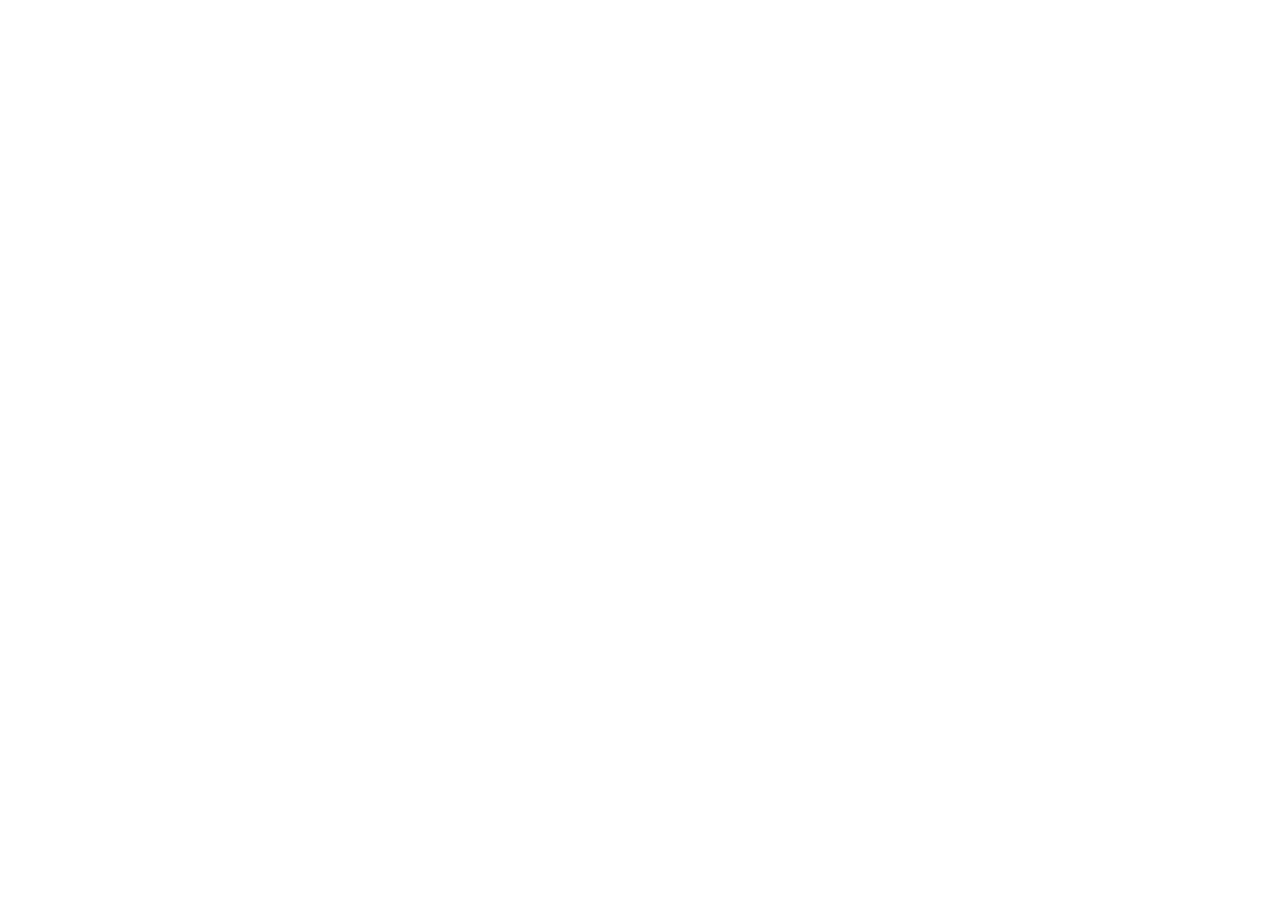
==== index.html @ 85c11667 "Use tech stack vite_react_shadcn_ts" ====
<!DOCTYPE html>
<html lang="en">
  <head>
    <meta charset="UTF-8" />
    <meta name="viewport" content="width=device-width, initial-scale=1.0" />
    <title>sugar-crumbs-blossom-web</title>
    <meta name="description" content="Lovable Generated Project" />
    <meta name="author" content="Lovable" />

    <meta property="og:title" content="sugar-crumbs-blossom-web" />
    <meta property="og:description" content="Lovable Generated Project" />
    <meta property="og:type" content="website" />
    <meta property="og:image" content="https://lovable.dev/opengraph-image-p98pqg.png" />

    <meta name="twitter:card" content="summary_large_image" />
    <meta name="twitter:site" content="@lovable_dev" />
    <meta name="twitter:image" content="https://lovable.dev/opengraph-image-p98pqg.png" />
  </head>

  <body>
    <div id="root"></div>
    <!-- IMPORTANT: DO NOT REMOVE THIS SCRIPT TAG OR THIS VERY COMMENT! -->
    <script src="https://cdn.gpteng.co/gptengineer.js" type="module"></script>
    <script type="module" src="/src/main.tsx"></script>
  </body>
</html>
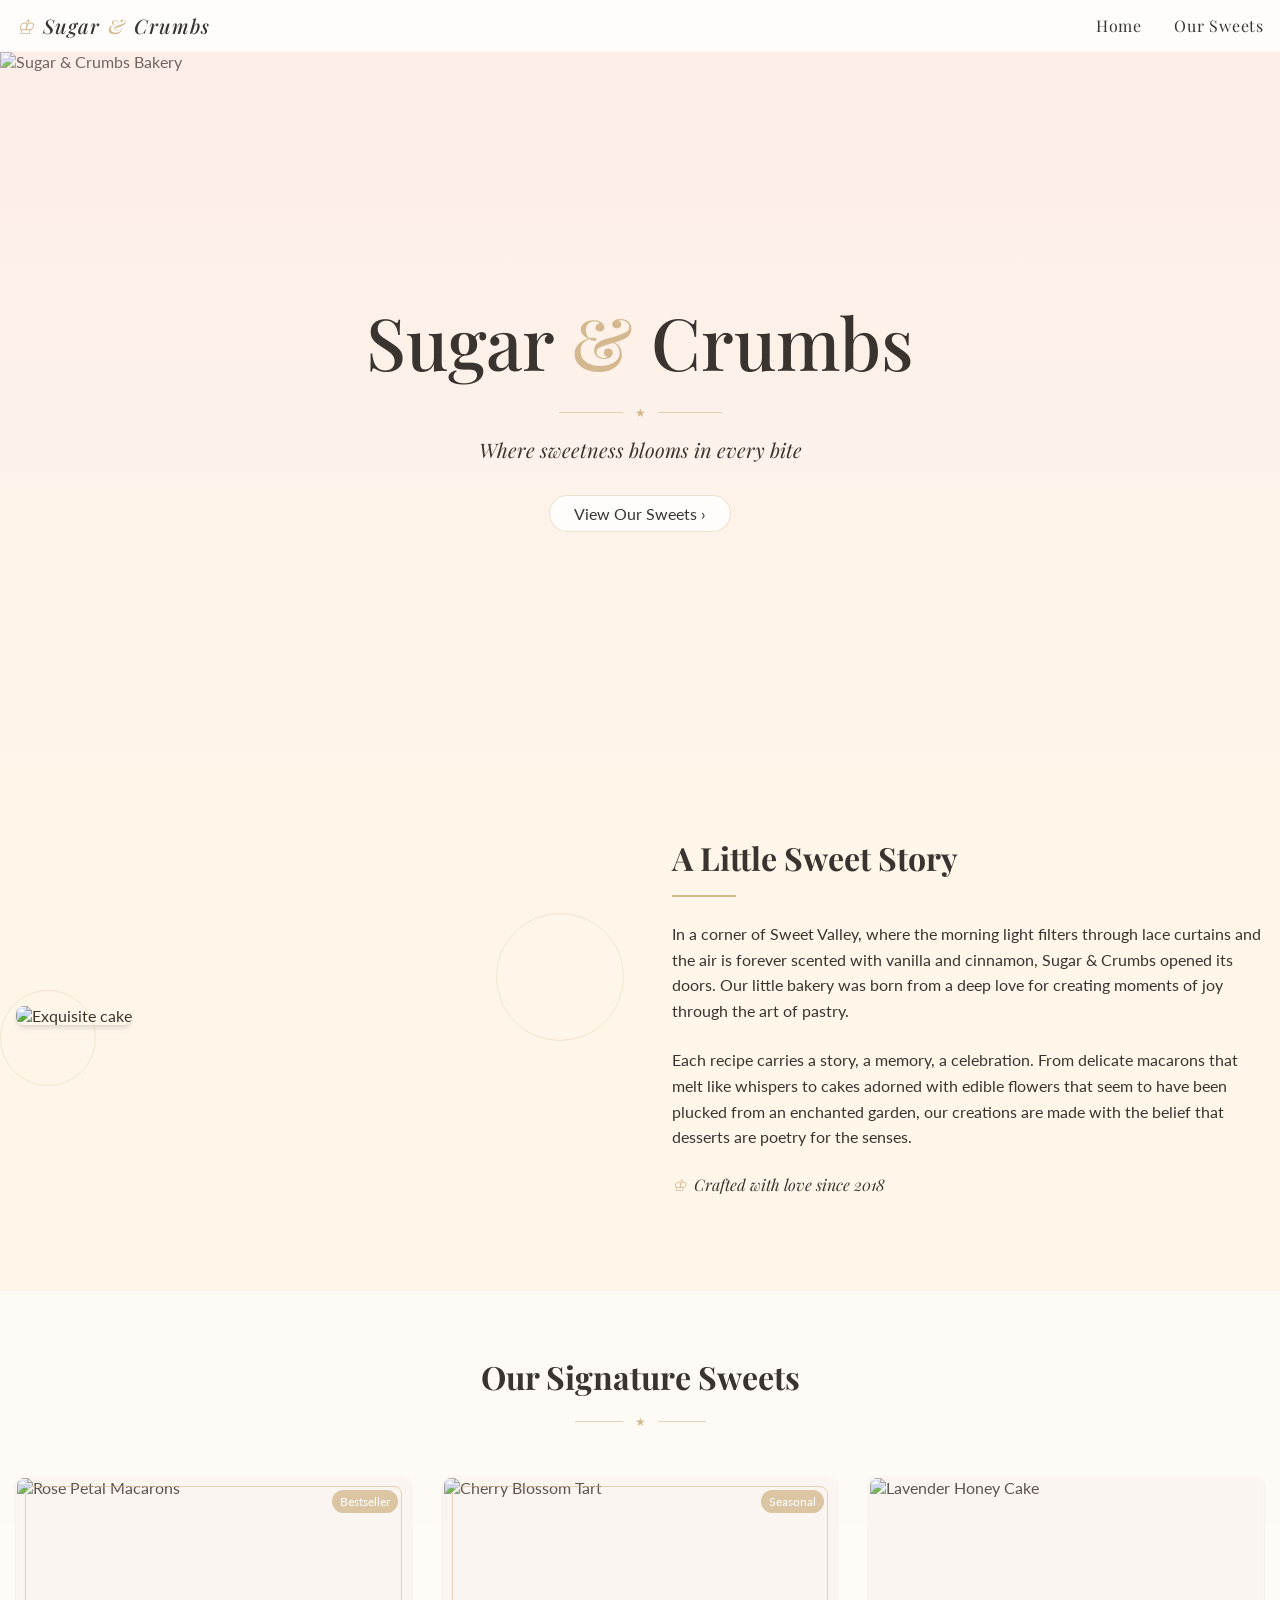
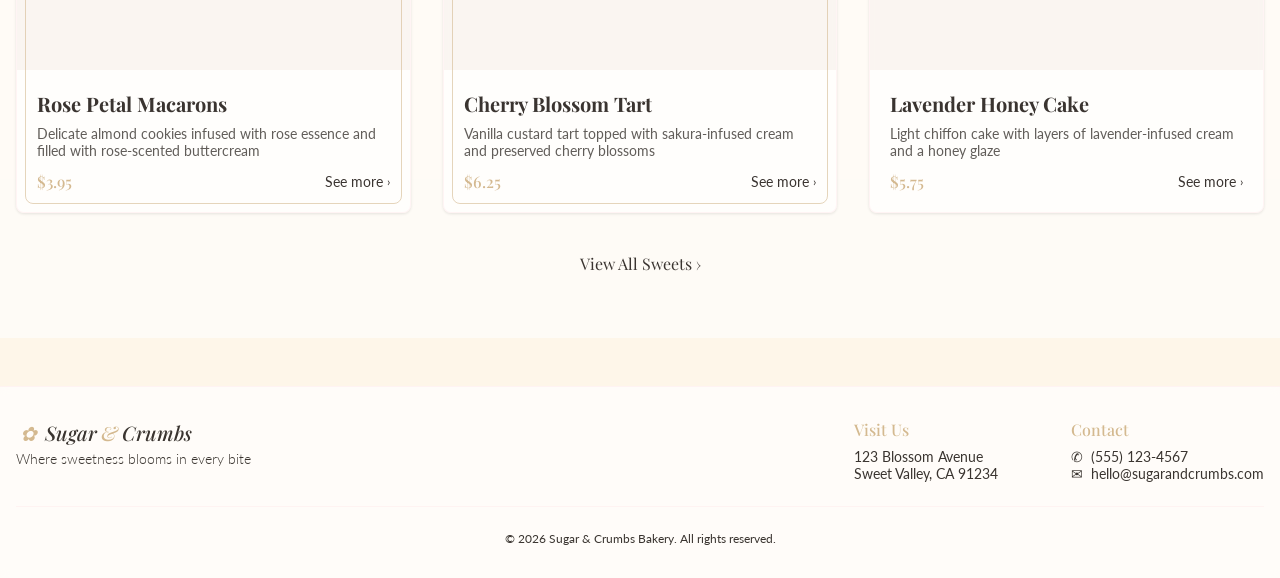
==== commit 68413828: "Refactor: Convert to HTML/CSS only, split pages" ====
--- a/index.html
+++ b/index.html
@@ -1,26 +1,238 @@
+
 <!DOCTYPE html>
 <html lang="en">
-  <head>
-    <meta charset="UTF-8" />
-    <meta name="viewport" content="width=device-width, initial-scale=1.0" />
-    <title>sugar-crumbs-blossom-web</title>
-    <meta name="description" content="Lovable Generated Project" />
-    <meta name="author" content="Lovable" />
-
-    <meta property="og:title" content="sugar-crumbs-blossom-web" />
-    <meta property="og:description" content="Lovable Generated Project" />
-    <meta property="og:type" content="website" />
-    <meta property="og:image" content="https://lovable.dev/opengraph-image-p98pqg.png" />
-
-    <meta name="twitter:card" content="summary_large_image" />
-    <meta name="twitter:site" content="@lovable_dev" />
-    <meta name="twitter:image" content="https://lovable.dev/opengraph-image-p98pqg.png" />
-  </head>
-
-  <body>
-    <div id="root"></div>
-    <!-- IMPORTANT: DO NOT REMOVE THIS SCRIPT TAG OR THIS VERY COMMENT! -->
-    <script src="https://cdn.gpteng.co/gptengineer.js" type="module"></script>
-    <script type="module" src="/src/main.tsx"></script>
-  </body>
+<head>
+  <meta charset="UTF-8">
+  <meta name="viewport" content="width=device-width, initial-scale=1.0">
+  <title>Sugar & Crumbs | Artisanal Bakery</title>
+  <meta name="description" content="A charming artisanal bakery where sweetness blooms in every bite. Visit Sugar & Crumbs for delicate pastries, cakes and desserts crafted with love.">
+  <meta name="author" content="Sugar & Crumbs">
+
+  <meta property="og:title" content="Sugar & Crumbs | Artisanal Bakery">
+  <meta property="og:description" content="A charming artisanal bakery where sweetness blooms in every bite. Visit Sugar & Crumbs for delicate pastries, cakes and desserts crafted with love.">
+  <meta property="og:type" content="website">
+  <meta property="og:image" content="https://lovable.dev/opengraph-image-p98pqg.png">
+
+  <meta name="twitter:card" content="summary_large_image">
+  <meta name="twitter:site" content="@lovable_dev">
+  <meta name="twitter:image" content="https://lovable.dev/opengraph-image-p98pqg.png">
+  
+  <link rel="stylesheet" href="styles.css">
+  <link rel="stylesheet" href="https://fonts.googleapis.com/css2?family=Playfair+Display:ital,wght@0,400;0,500;0,600;0,700;1,400;1,500&family=Lato:wght@300;400;700&display=swap">
+  <!-- IMPORTANT: DO NOT REMOVE THIS SCRIPT TAG OR THIS VERY COMMENT! -->
+  <script src="https://cdn.gpteng.co/gptengineer.js" type="module"></script>
+</head>
+<body>
+  <nav>
+    <div class="nav-container">
+      <a href="index.html" class="logo">
+        <span>♔</span> <!-- Cake slice icon replacement -->
+        Sugar <span>&</span> Crumbs
+      </a>
+      
+      <div class="nav-links">
+        <a href="index.html">Home</a>
+        <a href="menu.html">Our Sweets</a>
+      </div>
+      
+      <button class="mobile-menu-btn" id="menuToggle">
+        ≡ <!-- Menu icon replacement -->
+      </button>
+    </div>
+    
+    <div class="mobile-menu" id="mobileMenu" style="display: none;">
+      <a href="index.html">Home</a>
+      <a href="menu.html">Our Sweets</a>
+    </div>
+  </nav>
+
+  <!-- Hero Section -->
+  <div class="hero">
+    <div class="hero-bg">
+      <img src="/hero-bakery.jpg" alt="Sugar & Crumbs Bakery">
+      <div class="hero-gradient"></div>
+    </div>
+    
+    <div class="hero-content">
+      <h1 class="hero-title">
+        Sugar <span>&</span> Crumbs
+      </h1>
+      <div class="hero-divider">
+        <div class="line"></div>
+        <span class="star">★</span>
+        <div class="line"></div>
+      </div>
+      <p class="hero-subtitle">
+        Where sweetness blooms in every bite
+      </p>
+      <div>
+        <a href="menu.html" class="hero-btn">
+          View Our Sweets ›
+        </a>
+      </div>
+    </div>
+  </div>
+
+  <!-- About Section -->
+  <section class="about-section">
+    <div class="about-container">
+      <div class="about-grid">
+        <div class="about-image">
+          <div class="circle-1"></div>
+          <img src="/feature-cake.jpg" alt="Exquisite cake">
+          <div class="circle-2"></div>
+        </div>
+
+        <div class="about-content">
+          <h2>A Little Sweet Story</h2>
+          <div class="about-divider"></div>
+          <p>
+            In a corner of Sweet Valley, where the morning light filters through lace curtains and the air is forever 
+            scented with vanilla and cinnamon, Sugar & Crumbs opened its doors. Our little bakery was born from a 
+            deep love for creating moments of joy through the art of pastry.
+          </p>
+          <p>
+            Each recipe carries a story, a memory, a celebration. From delicate macarons that melt like whispers 
+            to cakes adorned with edible flowers that seem to have been plucked from an enchanted garden, our 
+            creations are made with the belief that desserts are poetry for the senses.
+          </p>
+          <div class="about-tagline">
+            <span class="icon">♔</span> <!-- Cake slice icon replacement -->
+            <span>Crafted with love since 2018</span>
+          </div>
+        </div>
+      </div>
+    </div>
+  </section>
+
+  <!-- Featured Products -->
+  <section class="featured-section">
+    <div class="featured-container">
+      <div class="section-title">
+        <h2>Our Signature Sweets</h2>
+        <div class="section-divider">
+          <div class="line"></div>
+          <span class="star">★</span>
+          <div class="line"></div>
+        </div>
+      </div>
+
+      <div class="products-grid">
+        <div class="product-card featured">
+          <div class="product-image">
+            <div class="overlay"></div>
+            <img src="/macaron.jpg" alt="Rose Petal Macarons">
+            <div class="product-badge">Bestseller</div>
+          </div>
+          <div class="product-details">
+            <h3 class="product-title">Rose Petal Macarons</h3>
+            <p class="product-description">Delicate almond cookies infused with rose essence and filled with rose-scented buttercream</p>
+            <div class="product-footer">
+              <span class="product-price">$3.95</span>
+              <a href="menu.html" class="product-link">
+                See more <span class="chevron">›</span>
+              </a>
+            </div>
+          </div>
+        </div>
+
+        <div class="product-card featured">
+          <div class="product-image">
+            <div class="overlay"></div>
+            <img src="/cherry-tart.jpg" alt="Cherry Blossom Tart">
+            <div class="product-badge">Seasonal</div>
+          </div>
+          <div class="product-details">
+            <h3 class="product-title">Cherry Blossom Tart</h3>
+            <p class="product-description">Vanilla custard tart topped with sakura-infused cream and preserved cherry blossoms</p>
+            <div class="product-footer">
+              <span class="product-price">$6.25</span>
+              <a href="menu.html" class="product-link">
+                See more <span class="chevron">›</span>
+              </a>
+            </div>
+          </div>
+        </div>
+
+        <div class="product-card">
+          <div class="product-image">
+            <div class="overlay"></div>
+            <img src="/lavender-cake.jpg" alt="Lavender Honey Cake">
+          </div>
+          <div class="product-details">
+            <h3 class="product-title">Lavender Honey Cake</h3>
+            <p class="product-description">Light chiffon cake with layers of lavender-infused cream and a honey glaze</p>
+            <div class="product-footer">
+              <span class="product-price">$5.75</span>
+              <a href="menu.html" class="product-link">
+                See more <span class="chevron">›</span>
+              </a>
+            </div>
+          </div>
+        </div>
+      </div>
+
+      <div class="view-all">
+        <a href="menu.html">
+          View All Sweets <span class="chevron">›</span>
+        </a>
+      </div>
+    </div>
+  </section>
+
+  <!-- Footer -->
+  <footer>
+    <div class="footer-container">
+      <div class="footer-content">
+        <div class="footer-logo">
+          <h3>
+            <span class="icon">✿</span> <!-- Flower icon replacement -->
+            Sugar <span>&</span> Crumbs
+          </h3>
+          <p>Where sweetness blooms in every bite</p>
+        </div>
+        
+        <div class="footer-info">
+          <div class="footer-section">
+            <h4>Visit Us</h4>
+            <p>123 Blossom Avenue</p>
+            <p>Sweet Valley, CA 91234</p>
+          </div>
+          
+          <div class="footer-section">
+            <h4>Contact</h4>
+            <p class="contact-item">
+              <span class="contact-icon">✆</span> <!-- Phone icon replacement -->
+              (555) 123-4567
+            </p>
+            <p class="contact-item">
+              <span class="contact-icon">✉</span> <!-- Mail icon replacement -->
+              hello@sugarandcrumbs.com
+            </p>
+          </div>
+        </div>
+      </div>
+      
+      <div class="footer-copyright">
+        <p>&copy; <script>document.write(new Date().getFullYear());</script> Sugar & Crumbs Bakery. All rights reserved.</p>
+      </div>
+    </div>
+  </footer>
+
+  <script>
+    // Simple JavaScript for mobile menu toggle
+    document.addEventListener('DOMContentLoaded', function() {
+      const menuToggle = document.getElementById('menuToggle');
+      const mobileMenu = document.getElementById('mobileMenu');
+      
+      menuToggle.addEventListener('click', function() {
+        if (mobileMenu.style.display === 'none') {
+          mobileMenu.style.display = 'block';
+        } else {
+          mobileMenu.style.display = 'none';
+        }
+      });
+    });
+  </script>
+</body>
 </html>
--- a/styles.css
+++ b/styles.css
@@ -0,0 +1,703 @@
+
+/* Import fonts */
+@import url('https://fonts.googleapis.com/css2?family=Playfair+Display:ital,wght@0,400;0,500;0,600;0,700;1,400;1,500&family=Lato:wght@300;400;700&display=swap');
+
+/* Reset and Base Styles */
+* {
+  margin: 0;
+  padding: 0;
+  box-sizing: border-box;
+}
+
+body {
+  font-family: 'Lato', sans-serif;
+  background-color: #FEF6E9;
+  color: #3A3430;
+  background-image: url('/floral-bg.png');
+  background-size: 300px;
+  background-repeat: repeat;
+  background-blend-mode: overlay;
+  background-opacity: 0.1;
+}
+
+h1, h2, h3, h4, h5 {
+  font-family: 'Playfair Display', serif;
+}
+
+a {
+  text-decoration: none;
+  color: inherit;
+}
+
+img {
+  max-width: 100%;
+}
+
+.container {
+  max-width: 1400px;
+  margin: 0 auto;
+  padding: 0 2rem;
+}
+
+/* Navigation */
+nav {
+  position: sticky;
+  top: 0;
+  z-index: 50;
+  background-color: rgba(255, 255, 255, 0.8);
+  backdrop-filter: blur(4px);
+  border-bottom: 1px solid rgba(255, 222, 226, 0.3);
+  padding: 0.75rem 1rem;
+}
+
+.nav-container {
+  max-width: 1400px;
+  margin: 0 auto;
+  display: flex;
+  justify-content: space-between;
+  align-items: center;
+}
+
+.logo {
+  display: flex;
+  align-items: center;
+  gap: 0.5rem;
+  font-family: 'Playfair Display', serif;
+  font-size: 1.25rem;
+  font-style: italic;
+  font-weight: 500;
+  letter-spacing: 0.05em;
+  color: #3A3430;
+}
+
+.logo span {
+  color: #D4B990;
+}
+
+.nav-links {
+  display: none;
+}
+
+.nav-links a {
+  font-family: 'Playfair Display', serif;
+  color: #3A3430;
+  transition: color 0.2s;
+  font-size: 1rem;
+  letter-spacing: 0.05em;
+  position: relative;
+}
+
+.nav-links a:hover {
+  color: #D4B990;
+}
+
+.nav-links a::after {
+  content: '';
+  position: absolute;
+  width: 100%;
+  transform: scaleX(0);
+  height: 2px;
+  bottom: -2px;
+  left: 0;
+  background-color: #D4B990;
+  transform-origin: bottom right;
+  transition: transform 0.3s;
+}
+
+.nav-links a:hover::after {
+  transform: scaleX(1);
+  transform-origin: bottom left;
+}
+
+.mobile-menu-btn {
+  background: none;
+  border: none;
+  color: #3A3430;
+  cursor: pointer;
+  font-size: 1.5rem;
+}
+
+.mobile-menu {
+  padding: 1rem;
+  text-align: center;
+  animation: fadeIn 0.3s ease-out;
+}
+
+.mobile-menu a {
+  display: block;
+  padding: 0.75rem 0;
+  font-family: 'Playfair Display', serif;
+  color: #3A3430;
+  transition: color 0.2s;
+}
+
+.mobile-menu a:hover {
+  color: #D4B990;
+}
+
+/* Main Hero Section */
+.hero {
+  position: relative;
+  height: 80vh;
+  display: flex;
+  align-items: center;
+  overflow: hidden;
+}
+
+.hero-bg {
+  position: absolute;
+  inset: 0;
+  background-color: rgba(248, 225, 229, 0.2);
+}
+
+.hero-bg img {
+  width: 100%;
+  height: 100%;
+  object-fit: cover;
+  opacity: 0.9;
+}
+
+.hero-gradient {
+  position: absolute;
+  inset: 0;
+  background: linear-gradient(to bottom, rgba(255, 222, 226, 0.2) 0%, transparent 50%, rgba(254, 246, 233, 0.9) 100%);
+}
+
+.hero-content {
+  position: relative;
+  z-index: 10;
+  max-width: 1400px;
+  margin: 0 auto;
+  padding: 0 1rem;
+  text-align: center;
+}
+
+.hero-title {
+  font-family: 'Playfair Display', serif;
+  font-size: 2.5rem;
+  font-weight: 500;
+  color: #3A3430;
+  margin-bottom: 1rem;
+  animation: fadeIn 0.7s ease-out;
+}
+
+.hero-title span {
+  color: #D4B990;
+}
+
+.hero-divider {
+  display: flex;
+  justify-content: center;
+  align-items: center;
+  margin: 1rem 0;
+  animation: fadeIn 0.7s ease-out;
+  animation-delay: 0.2s;
+}
+
+.hero-divider .line {
+  height: 1px;
+  width: 4rem;
+  background-color: rgba(212, 185, 144, 0.6);
+}
+
+.hero-divider .star {
+  color: #D4B990;
+  margin: 0 0.75rem;
+  font-size: 0.75rem;
+}
+
+.hero-subtitle {
+  font-family: 'Playfair Display', serif;
+  font-style: italic;
+  font-size: 1.25rem;
+  color: #3A3430;
+  max-width: 36rem;
+  margin: 0 auto;
+  animation: fadeIn 0.7s ease-out;
+  animation-delay: 0.3s;
+}
+
+.hero-btn {
+  margin-top: 2rem;
+  display: inline-flex;
+  align-items: center;
+  background-color: rgba(255, 255, 255, 0.8);
+  backdrop-filter: blur(4px);
+  color: #3A3430;
+  border: 1px solid rgba(212, 185, 144, 0.4);
+  border-radius: 9999px;
+  padding: 0.5rem 1.5rem;
+  transition: all 0.3s;
+  animation: fadeIn 0.7s ease-out;
+  animation-delay: 0.4s;
+}
+
+.hero-btn:hover {
+  background-color: rgba(212, 185, 144, 0.1);
+  border-color: #D4B990;
+}
+
+/* About Section */
+.about-section {
+  padding: 4rem 1rem 6rem;
+}
+
+.about-container {
+  max-width: 1400px;
+  margin: 0 auto;
+}
+
+.about-grid {
+  display: grid;
+  grid-template-columns: 1fr;
+  gap: 2rem;
+}
+
+.about-image {
+  position: relative;
+}
+
+.about-image .circle-1 {
+  position: absolute;
+  top: -1rem;
+  left: -1rem;
+  width: 6rem;
+  height: 6rem;
+  border: 1px solid rgba(212, 185, 144, 0.3);
+  border-radius: 50%;
+}
+
+.about-image .circle-2 {
+  position: absolute;
+  bottom: -1rem;
+  right: -1rem;
+  width: 8rem;
+  height: 8rem;
+  border: 1px solid rgba(212, 185, 144, 0.3);
+  border-radius: 50%;
+}
+
+.about-image img {
+  width: 100%;
+  border-radius: 0.5rem;
+  box-shadow: 0 4px 6px -1px rgba(0, 0, 0, 0.1), 0 2px 4px -1px rgba(0, 0, 0, 0.06);
+  position: relative;
+  z-index: 10;
+}
+
+.about-content h2 {
+  font-size: 2rem;
+  color: #3A3430;
+  margin-bottom: 1rem;
+}
+
+.about-divider {
+  height: 2px;
+  width: 4rem;
+  background-color: #D4B990;
+  margin-bottom: 1.5rem;
+}
+
+.about-content p {
+  color: #3A3430;
+  margin-bottom: 1.5rem;
+  line-height: 1.6;
+}
+
+.about-tagline {
+  display: flex;
+  align-items: center;
+  font-family: 'Playfair Display', serif;
+  font-style: italic;
+  color: #3A3430;
+}
+
+.about-tagline .icon {
+  color: #D4B990;
+  margin-right: 0.5rem;
+}
+
+/* Featured Products Section */
+.featured-section {
+  padding: 4rem 1rem;
+  background-color: rgba(255, 255, 255, 0.6);
+}
+
+.featured-container {
+  max-width: 1400px;
+  margin: 0 auto;
+}
+
+.section-title {
+  text-align: center;
+  margin-bottom: 3rem;
+}
+
+.section-title h2 {
+  font-family: 'Playfair Display', serif;
+  font-size: 2rem;
+  color: #3A3430;
+}
+
+.section-divider {
+  display: flex;
+  justify-content: center;
+  align-items: center;
+  margin: 1rem 0;
+}
+
+.section-divider .line {
+  height: 1px;
+  width: 3rem;
+  background-color: rgba(212, 185, 144, 0.6);
+}
+
+.section-divider .star {
+  color: #D4B990;
+  margin: 0 0.75rem;
+  font-size: 0.75rem;
+}
+
+.products-grid {
+  display: grid;
+  grid-template-columns: 1fr;
+  gap: 1.5rem;
+  margin-bottom: 2.5rem;
+}
+
+.product-card {
+  background-color: rgba(255, 255, 255, 0.7);
+  backdrop-filter: blur(4px);
+  border-radius: 0.5rem;
+  box-shadow: 0 1px 3px rgba(0, 0, 0, 0.1);
+  border: 1px solid rgba(255, 222, 226, 0.3);
+  overflow: hidden;
+  transform: translateY(0);
+  transition: all 0.3s;
+}
+
+.product-card:hover {
+  box-shadow: 0 4px 6px rgba(0, 0, 0, 0.1);
+}
+
+.product-card.featured {
+  position: relative;
+}
+
+.product-card.featured::before {
+  content: '';
+  position: absolute;
+  top: 0;
+  left: 0;
+  right: 0;
+  bottom: 0;
+  border: 1px solid #D4B990;
+  border-radius: 0.5rem;
+  margin: 8px;
+  pointer-events: none;
+  opacity: 0.6;
+  z-index: 1;
+}
+
+.product-image {
+  position: relative;
+  height: 12rem;
+  overflow: hidden;
+}
+
+.product-image .overlay {
+  position: absolute;
+  inset: 0;
+  background-color: rgba(229, 211, 193, 0.2);
+}
+
+.product-image img {
+  width: 100%;
+  height: 100%;
+  object-fit: cover;
+  transition: transform 0.7s ease-in-out;
+}
+
+.product-card:hover .product-image img {
+  transform: scale(1.1);
+}
+
+.product-badge {
+  position: absolute;
+  top: 0.75rem;
+  right: 0.75rem;
+  background-color: rgba(212, 185, 144, 0.8);
+  backdrop-filter: blur(4px);
+  color: white;
+  font-size: 0.75rem;
+  padding: 0.25rem 0.5rem;
+  border-radius: 9999px;
+  z-index: 10;
+}
+
+.product-details {
+  padding: 1.25rem;
+}
+
+.product-title {
+  font-family: 'Playfair Display', serif;
+  font-size: 1.25rem;
+  color: #3A3430;
+  margin-bottom: 0.5rem;
+}
+
+.product-description {
+  font-size: 0.875rem;
+  color: rgba(58, 52, 48, 0.8);
+  margin-bottom: 0.75rem;
+  display: -webkit-box;
+  -webkit-line-clamp: 2;
+  -webkit-box-orient: vertical;
+  overflow: hidden;
+}
+
+.product-footer {
+  display: flex;
+  justify-content: space-between;
+  align-items: center;
+}
+
+.product-price {
+  font-family: 'Playfair Display', serif;
+  color: #D4B990;
+  font-weight: 500;
+}
+
+.product-link {
+  font-size: 0.875rem;
+  color: #3A3430;
+  transition: color 0.2s;
+  display: flex;
+  align-items: center;
+}
+
+.product-link:hover {
+  color: #D4B990;
+}
+
+.product-link .chevron {
+  margin-left: 0.25rem;
+  font-size: 0.75rem;
+}
+
+.view-all {
+  text-align: center;
+}
+
+.view-all a {
+  display: inline-flex;
+  align-items: center;
+  font-family: 'Playfair Display', serif;
+  color: #3A3430;
+  transition: color 0.2s;
+}
+
+.view-all a:hover {
+  color: #D4B990;
+}
+
+.view-all .chevron {
+  margin-left: 0.25rem;
+}
+
+/* Menu Page Specific */
+.menu-title {
+  text-align: center;
+  margin: 3rem auto;
+}
+
+.menu-title h1 {
+  font-size: 2.5rem;
+  color: #3A3430;
+  margin-bottom: 1rem;
+}
+
+.menu-grid {
+  display: grid;
+  grid-template-columns: 1fr;
+  gap: 1.5rem;
+  margin-bottom: 2rem;
+}
+
+/* Footer */
+footer {
+  background-color: rgba(255, 255, 255, 0.7);
+  backdrop-filter: blur(4px);
+  border-top: 1px solid rgba(255, 222, 226, 0.3);
+  padding: 2rem 1rem;
+  margin-top: 3rem;
+}
+
+.footer-container {
+  max-width: 1400px;
+  margin: 0 auto;
+}
+
+.footer-content {
+  display: flex;
+  flex-direction: column;
+  align-items: center;
+  margin-bottom: 1.5rem;
+}
+
+.footer-logo {
+  margin-bottom: 1.5rem;
+  text-align: center;
+}
+
+.footer-logo h3 {
+  display: flex;
+  align-items: center;
+  justify-content: center;
+  font-family: 'Playfair Display', serif;
+  font-size: 1.25rem;
+  font-weight: 500;
+  font-style: italic;
+  color: #3A3430;
+}
+
+.footer-logo h3 .icon {
+  margin-right: 0.5rem;
+  color: #D4B990;
+}
+
+.footer-logo h3 span {
+  color: #D4B990;
+  margin: 0 0.25rem;
+}
+
+.footer-logo p {
+  font-size: 0.875rem;
+  color: #3A3430;
+  margin-top: 0.25rem;
+  font-weight: 300;
+}
+
+.footer-info {
+  display: grid;
+  grid-template-columns: 1fr;
+  gap: 1.5rem;
+  text-align: center;
+}
+
+.footer-section h4 {
+  font-family: 'Playfair Display', serif;
+  color: #D4B990;
+  font-weight: 500;
+  margin-bottom: 0.5rem;
+}
+
+.footer-section p {
+  font-size: 0.875rem;
+  color: #3A3430;
+}
+
+.footer-section .contact-item {
+  display: flex;
+  align-items: center;
+  justify-content: center;
+}
+
+.footer-section .contact-icon {
+  margin-right: 0.5rem;
+  font-size: 0.875rem;
+}
+
+.footer-copyright {
+  border-top: 1px solid rgba(255, 222, 226, 0.3);
+  margin-top: 1.5rem;
+  padding-top: 1.5rem;
+  text-align: center;
+}
+
+.footer-copyright p {
+  font-size: 0.75rem;
+  color: #3A3430;
+}
+
+/* Animations */
+@keyframes fadeIn {
+  0% {
+    opacity: 0;
+    transform: translateY(10px);
+  }
+  100% {
+    opacity: 1;
+    transform: translateY(0);
+  }
+}
+
+/* Media Queries */
+@media (min-width: 768px) {
+  .nav-links {
+    display: flex;
+    gap: 2rem;
+  }
+  
+  .mobile-menu-btn {
+    display: none;
+  }
+  
+  .hero-title {
+    font-size: 3.5rem;
+  }
+  
+  .about-grid {
+    grid-template-columns: 1fr 1fr;
+    gap: 4rem;
+    align-items: center;
+  }
+  
+  .products-grid {
+    grid-template-columns: repeat(2, 1fr);
+    gap: 2rem;
+  }
+  
+  .menu-grid {
+    grid-template-columns: repeat(2, 1fr);
+    gap: 2rem;
+  }
+  
+  .footer-content {
+    flex-direction: row;
+    justify-content: space-between;
+    align-items: flex-start;
+  }
+  
+  .footer-logo {
+    margin-bottom: 0;
+    text-align: left;
+  }
+  
+  .footer-logo h3 {
+    justify-content: flex-start;
+  }
+  
+  .footer-info {
+    grid-template-columns: repeat(2, 1fr);
+    text-align: left;
+  }
+  
+  .footer-section .contact-item {
+    justify-content: flex-start;
+  }
+}
+
+@media (min-width: 1024px) {
+  .hero-title {
+    font-size: 4.5rem;
+  }
+  
+  .products-grid {
+    grid-template-columns: repeat(3, 1fr);
+  }
+  
+  .menu-grid {
+    grid-template-columns: repeat(3, 1fr);
+  }
+}
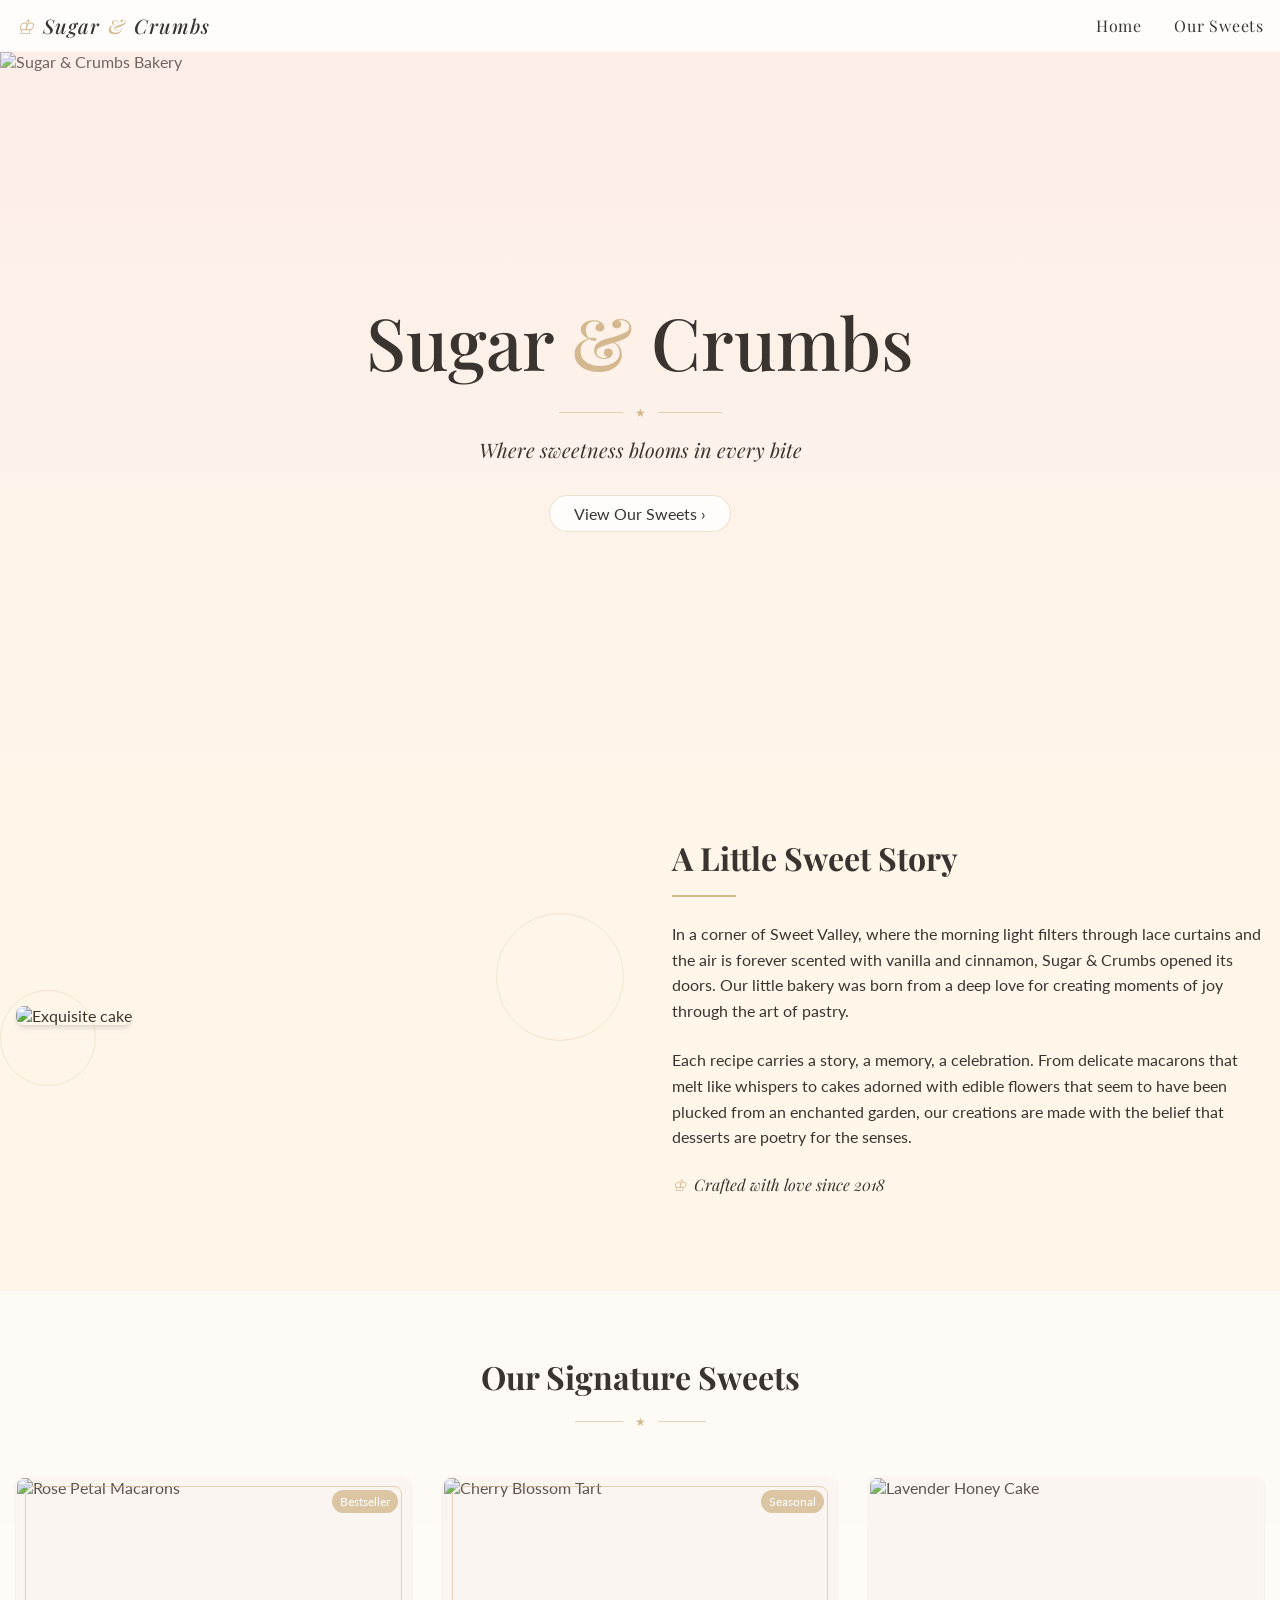
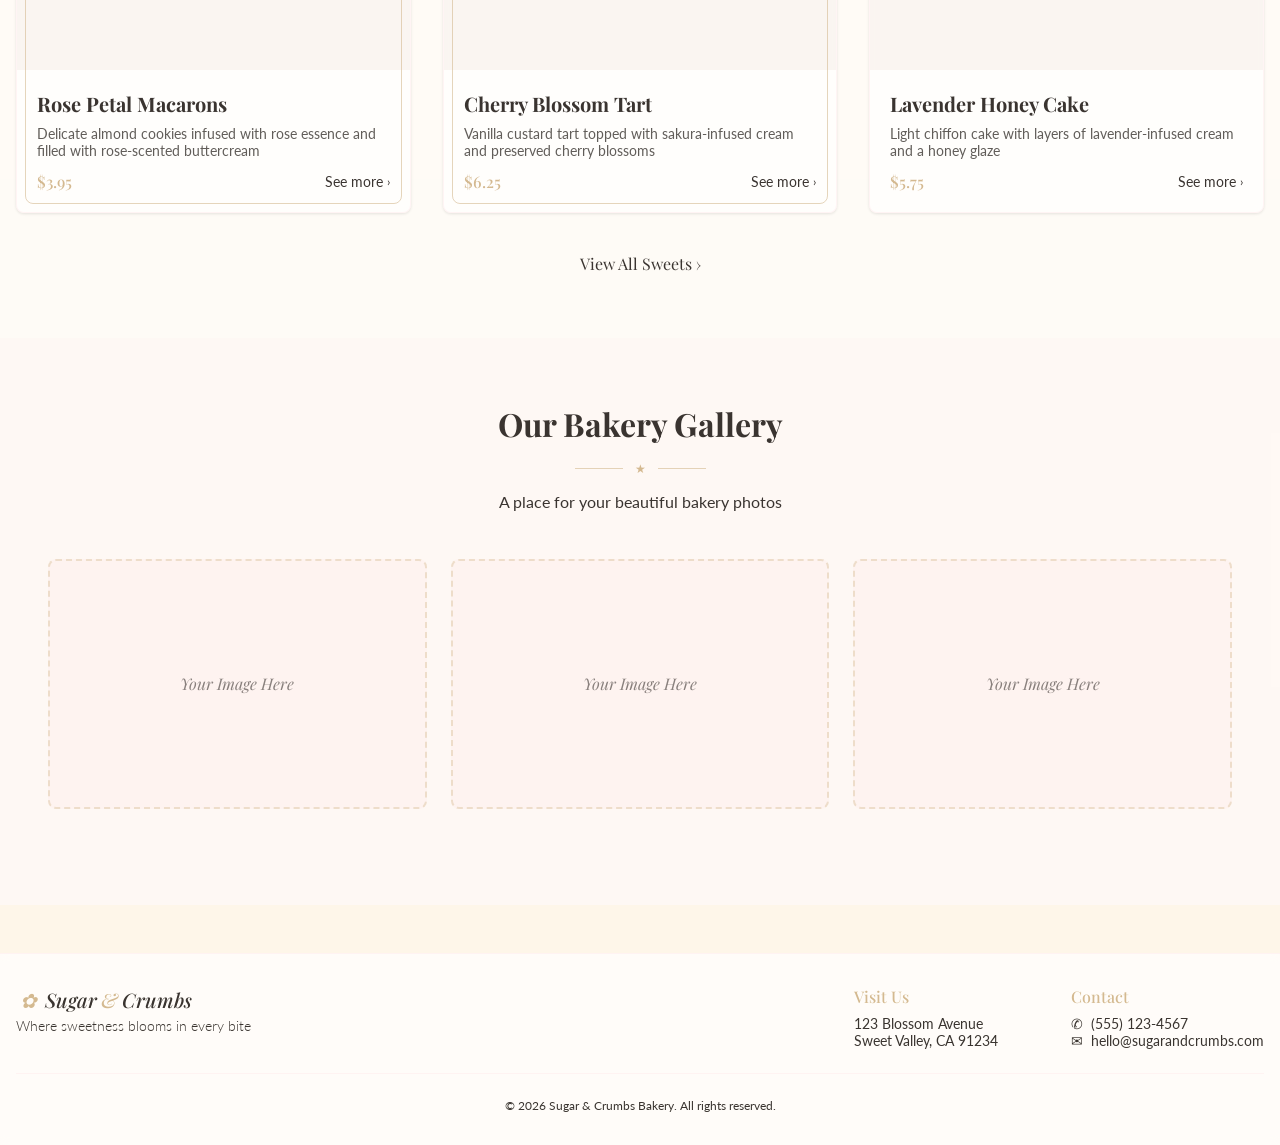
==== commit b0564b50: "Add image placeholders Add placeholders for images in the HTML." ====
--- a/index.html
+++ b/index.html
@@ -49,7 +49,7 @@
   <!-- Hero Section -->
   <div class="hero">
     <div class="hero-bg">
-      <img src="/hero-bakery.jpg" alt="Sugar & Crumbs Bakery">
+      <img src="https://images.unsplash.com/photo-1517433367423-c7e5b0f35086?ixlib=rb-4.0.3&ixid=M3wxMjA3fDB8MHxwaG90by1wYWdlfHx8fGVufDB8fHx8fA%3D%3D&auto=format&fit=crop&w=1980&q=80" alt="Sugar & Crumbs Bakery">
       <div class="hero-gradient"></div>
     </div>
     
@@ -79,7 +79,7 @@
       <div class="about-grid">
         <div class="about-image">
           <div class="circle-1"></div>
-          <img src="/feature-cake.jpg" alt="Exquisite cake">
+          <img src="https://images.unsplash.com/photo-1464349095431-e9a21285b5f3?ixlib=rb-4.0.3&ixid=M3wxMjA3fDB8MHxwaG90by1wYWdlfHx8fGVufDB8fHx8fA%3D%3D&auto=format&fit=crop&w=1936&q=80" alt="Exquisite cake">
           <div class="circle-2"></div>
         </div>
 
@@ -121,7 +121,7 @@
         <div class="product-card featured">
           <div class="product-image">
             <div class="overlay"></div>
-            <img src="/macaron.jpg" alt="Rose Petal Macarons">
+            <img src="https://images.unsplash.com/photo-1571115177098-24ec42ed204d?ixlib=rb-4.0.3&ixid=M3wxMjA3fDB8MHxwaG90by1wYWdlfHx8fGVufDB8fHx8fA%3D%3D&auto=format&fit=crop&w=1974&q=80" alt="Rose Petal Macarons">
             <div class="product-badge">Bestseller</div>
           </div>
           <div class="product-details">
@@ -139,7 +139,7 @@
         <div class="product-card featured">
           <div class="product-image">
             <div class="overlay"></div>
-            <img src="/cherry-tart.jpg" alt="Cherry Blossom Tart">
+            <img src="https://images.unsplash.com/photo-1528975604071-b4dc52a2d18c?ixlib=rb-4.0.3&ixid=M3wxMjA3fDB8MHxwaG90by1wYWdlfHx8fGVufDB8fHx8fA%3D%3D&auto=format&fit=crop&w=1974&q=80" alt="Cherry Blossom Tart">
             <div class="product-badge">Seasonal</div>
           </div>
           <div class="product-details">
@@ -157,7 +157,7 @@
         <div class="product-card">
           <div class="product-image">
             <div class="overlay"></div>
-            <img src="/lavender-cake.jpg" alt="Lavender Honey Cake">
+            <img src="https://images.unsplash.com/photo-1565958011703-44f9829ba187?ixlib=rb-4.0.3&ixid=M3wxMjA3fDB8MHxwaG90by1wYWdlfHx8fGVufDB8fHx8fA%3D%3D&auto=format&fit=crop&w=1965&q=80" alt="Lavender Honey Cake">
           </div>
           <div class="product-details">
             <h3 class="product-title">Lavender Honey Cake</h3>
@@ -176,6 +176,33 @@
         <a href="menu.html">
           View All Sweets <span class="chevron">›</span>
         </a>
+      </div>
+    </div>
+  </section>
+
+  <!-- Custom Image Section -->
+  <section class="custom-image-section">
+    <div class="container">
+      <div class="section-title">
+        <h2>Our Bakery Gallery</h2>
+        <div class="section-divider">
+          <div class="line"></div>
+          <span class="star">★</span>
+          <div class="line"></div>
+        </div>
+        <p>A place for your beautiful bakery photos</p>
+      </div>
+      
+      <div class="gallery-grid">
+        <div class="gallery-item placeholder">
+          <div class="placeholder-text">Your Image Here</div>
+        </div>
+        <div class="gallery-item placeholder">
+          <div class="placeholder-text">Your Image Here</div>
+        </div>
+        <div class="gallery-item placeholder">
+          <div class="placeholder-text">Your Image Here</div>
+        </div>
       </div>
     </div>
   </section>
--- a/styles.css
+++ b/styles.css
@@ -1,4 +1,3 @@
-
 /* Import fonts */
 @import url('https://fonts.googleapis.com/css2?family=Playfair+Display:ital,wght@0,400;0,500;0,600;0,700;1,400;1,500&family=Lato:wght@300;400;700&display=swap');
 
@@ -524,6 +523,51 @@
   margin-bottom: 2rem;
 }
 
+/* Custom Image Section */
+.custom-image-section {
+  padding: 4rem 1rem;
+  background-color: rgba(255, 250, 250, 0.7);
+}
+
+.gallery-grid {
+  display: grid;
+  grid-template-columns: 1fr;
+  gap: 1.5rem;
+  margin: 2rem 0;
+}
+
+.gallery-item {
+  height: 250px;
+  border-radius: 0.5rem;
+  overflow: hidden;
+}
+
+.gallery-item img {
+  width: 100%;
+  height: 100%;
+  object-fit: cover;
+}
+
+.gallery-item.placeholder {
+  background-color: rgba(255, 222, 226, 0.2);
+  border: 2px dashed rgba(212, 185, 144, 0.4);
+  display: flex;
+  align-items: center;
+  justify-content: center;
+  transition: all 0.3s;
+}
+
+.gallery-item.placeholder:hover {
+  background-color: rgba(255, 222, 226, 0.3);
+  border-color: rgba(212, 185, 144, 0.6);
+}
+
+.placeholder-text {
+  font-family: 'Playfair Display', serif;
+  font-style: italic;
+  color: rgba(58, 52, 48, 0.6);
+}
+
 /* Footer */
 footer {
   background-color: rgba(255, 255, 255, 0.7);
@@ -663,6 +707,10 @@
     gap: 2rem;
   }
   
+  .gallery-grid {
+    grid-template-columns: repeat(2, 1fr);
+  }
+  
   .footer-content {
     flex-direction: row;
     justify-content: space-between;
@@ -700,4 +748,8 @@
   .menu-grid {
     grid-template-columns: repeat(3, 1fr);
   }
-}
+  
+  .gallery-grid {
+    grid-template-columns: repeat(3, 1fr);
+  }
+}
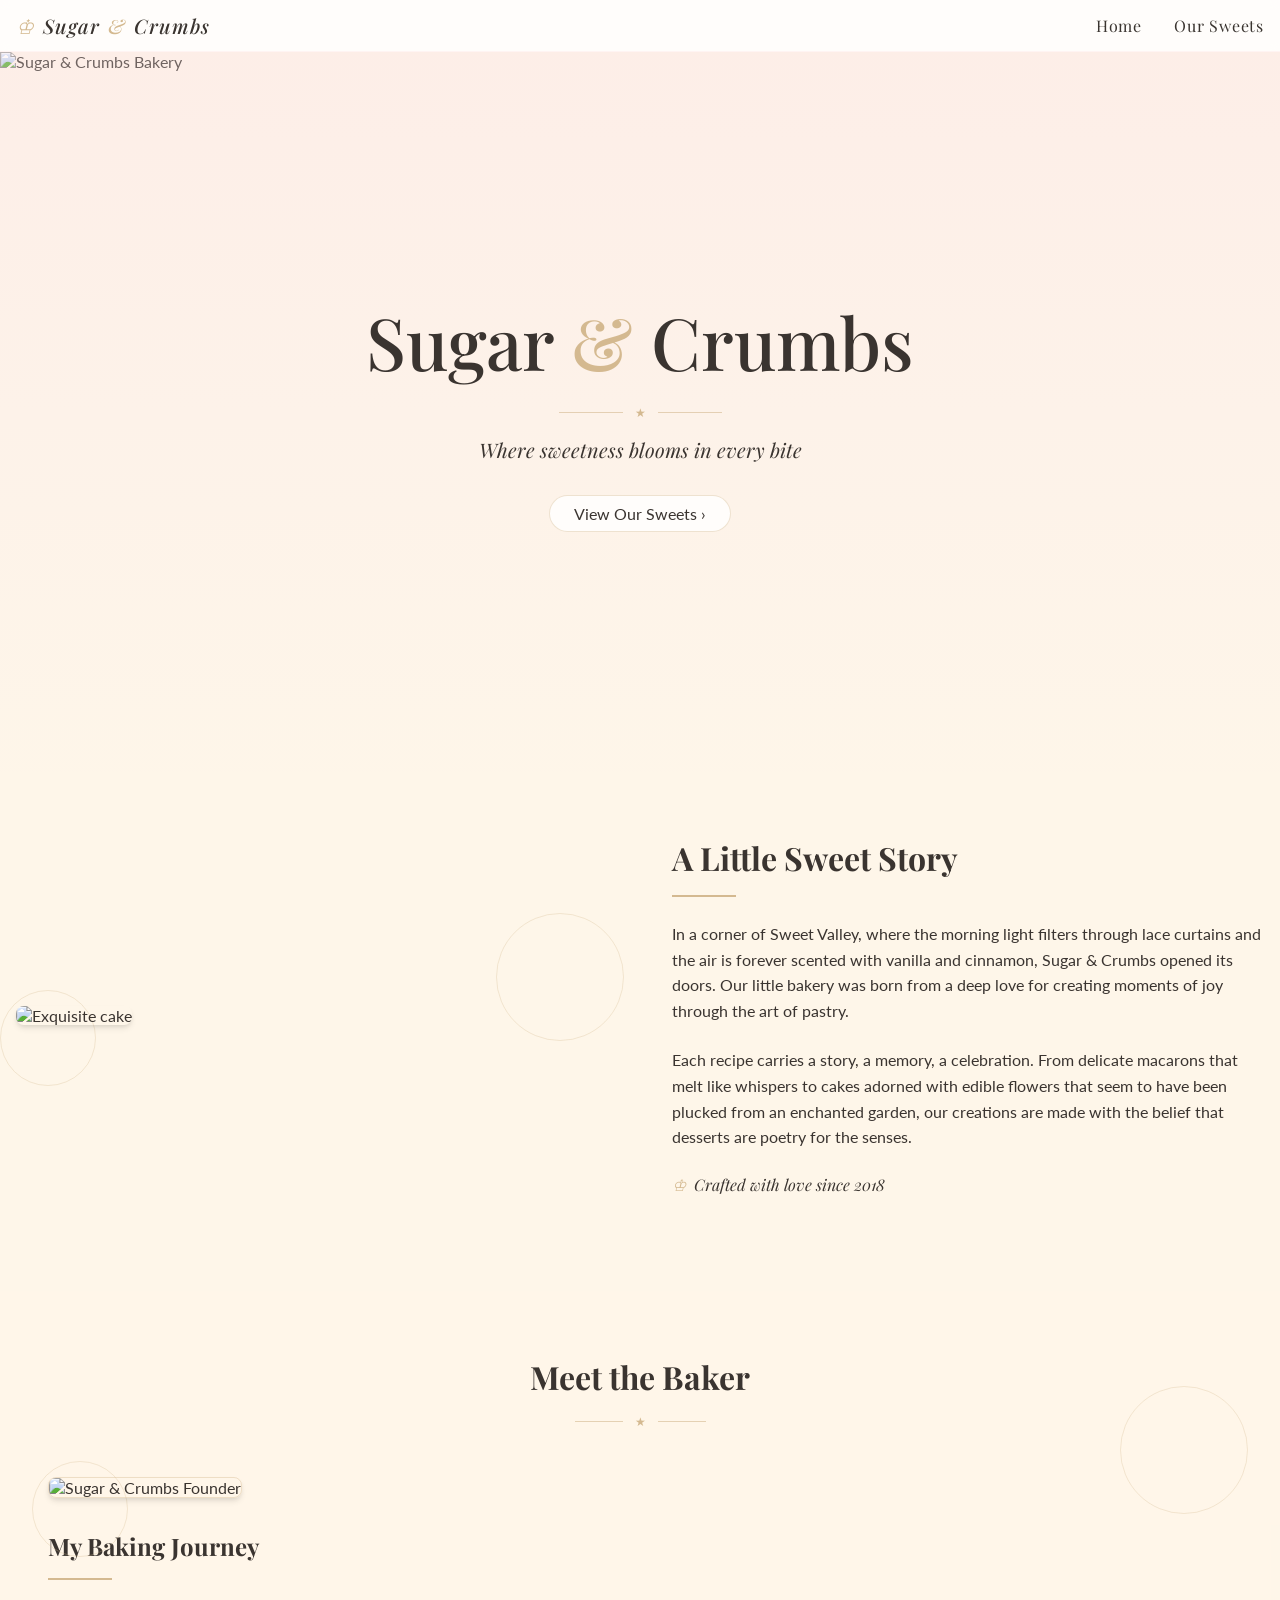
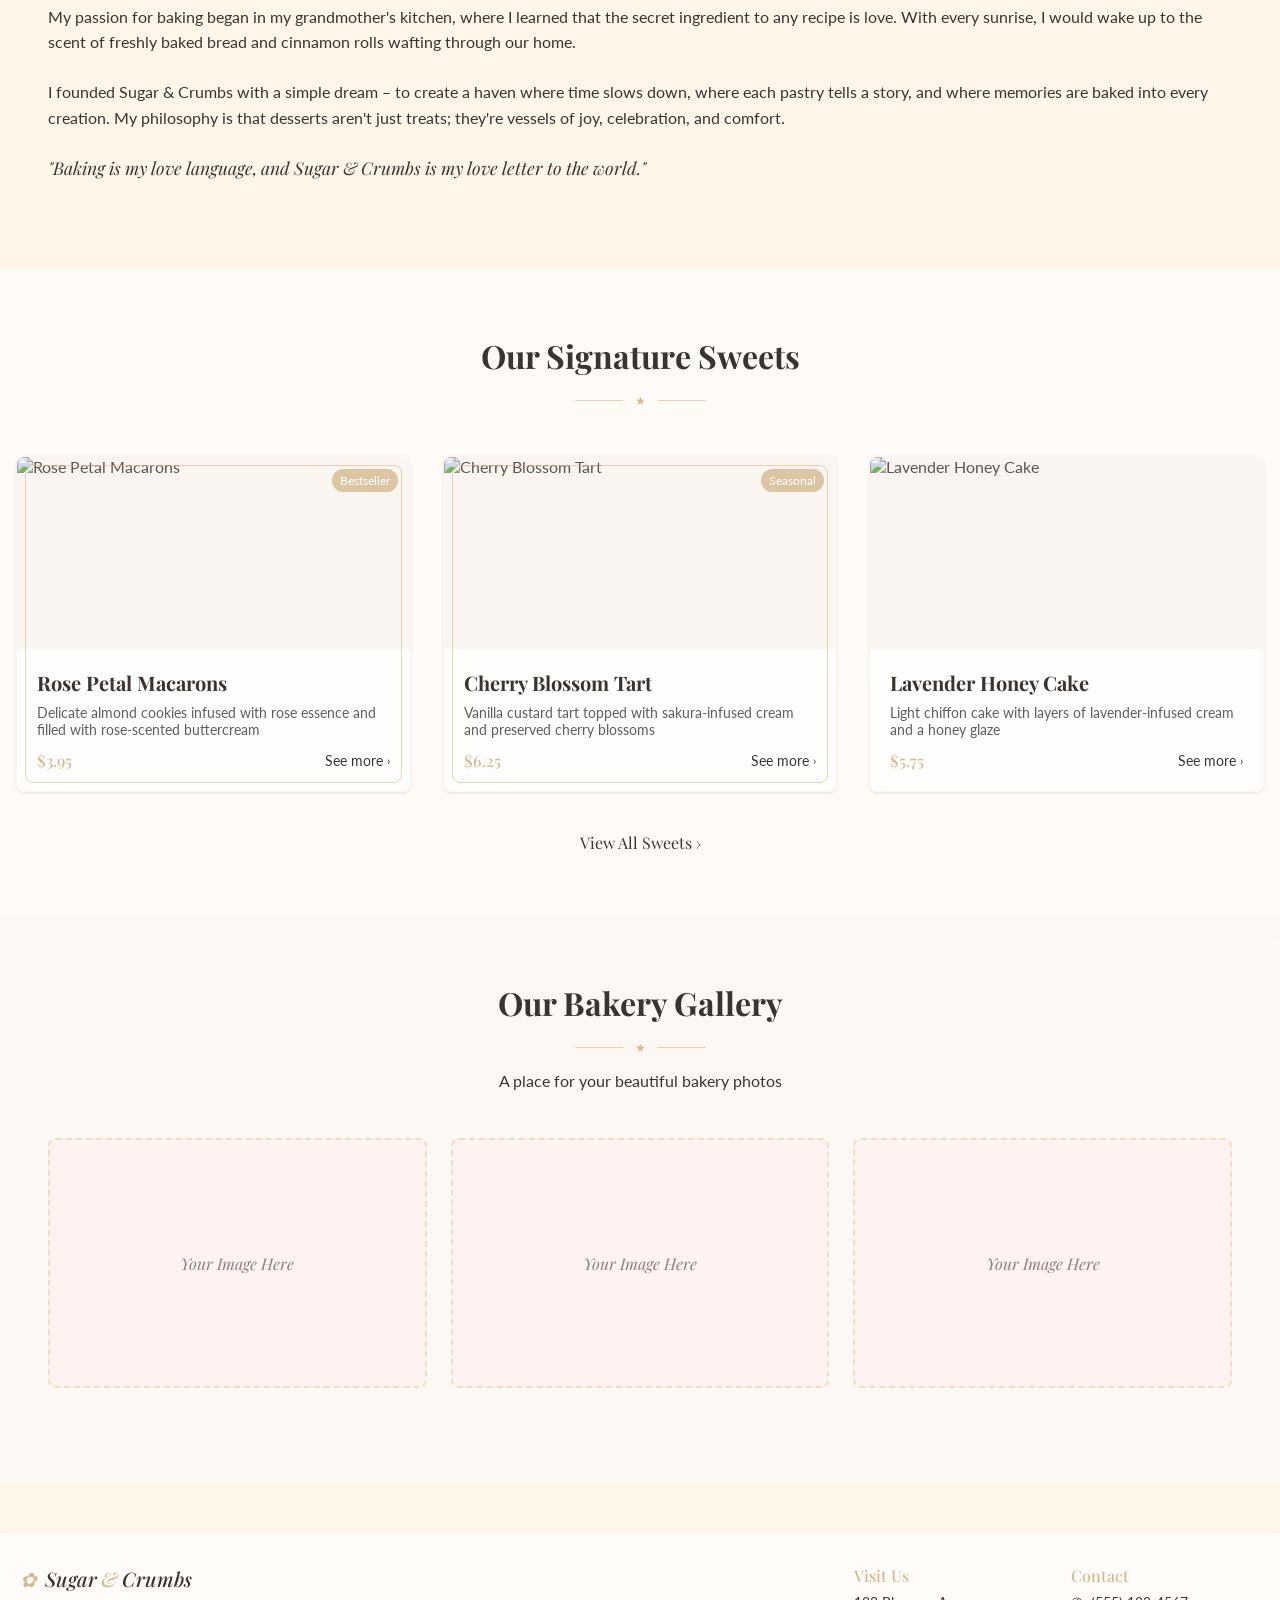
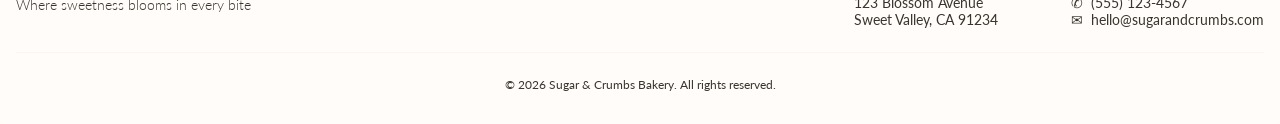
==== commit 40fa6914: "Add about section Add about section with image and description." ====
--- a/index.html
+++ b/index.html
@@ -1,4 +1,3 @@
-
 <!DOCTYPE html>
 <html lang="en">
 <head>
@@ -105,6 +104,47 @@
     </div>
   </section>
 
+  <!-- Founder's Story Section -->
+  <section class="founders-section">
+    <div class="container">
+      <div class="section-title">
+        <h2>Meet the Baker</h2>
+        <div class="section-divider">
+          <div class="line"></div>
+          <span class="star">★</span>
+          <div class="line"></div>
+        </div>
+      </div>
+      
+      <div class="founder-grid">
+        <div class="founder-image">
+          <div class="circle-1"></div>
+          <!-- Replace with your personal photo -->
+          <img src="https://images.unsplash.com/photo-1556911073-a517e752729c?ixlib=rb-4.0.3&ixid=M3wxMjA3fDB8MHxwaG90by1wYWdlfHx8fGVufDB8fHx8fA%3D%3D&auto=format&fit=crop&w=1936&q=80" alt="Sugar & Crumbs Founder">
+          <div class="circle-2"></div>
+        </div>
+        
+        <div class="founder-content">
+          <h3>My Baking Journey</h3>
+          <div class="about-divider"></div>
+          <p>
+            My passion for baking began in my grandmother's kitchen, where I learned that the secret ingredient 
+            to any recipe is love. With every sunrise, I would wake up to the scent of freshly baked bread and 
+            cinnamon rolls wafting through our home.
+          </p>
+          <p>
+            I founded Sugar & Crumbs with a simple dream – to create a haven where time slows down, where each 
+            pastry tells a story, and where memories are baked into every creation. My philosophy is that desserts 
+            aren't just treats; they're vessels of joy, celebration, and comfort.
+          </p>
+          <p class="founder-quote">
+            "Baking is my love language, and Sugar & Crumbs is my love letter to the world."
+          </p>
+        </div>
+      </div>
+    </div>
+  </section>
+
   <!-- Featured Products -->
   <section class="featured-section">
     <div class="featured-container">
--- a/styles.css
+++ b/styles.css
@@ -568,6 +568,73 @@
   color: rgba(58, 52, 48, 0.6);
 }
 
+/* Founder's Section */
+.founders-section {
+  padding: 4rem 1rem;
+  background-color: rgba(254, 246, 233, 0.4);
+}
+
+.founder-grid {
+  display: grid;
+  grid-template-columns: 1fr;
+  gap: 2rem;
+  margin-top: 2rem;
+}
+
+.founder-image {
+  position: relative;
+}
+
+.founder-image .circle-1 {
+  position: absolute;
+  top: -1rem;
+  left: -1rem;
+  width: 6rem;
+  height: 6rem;
+  border: 1px solid rgba(212, 185, 144, 0.3);
+  border-radius: 50%;
+}
+
+.founder-image .circle-2 {
+  position: absolute;
+  bottom: -1rem;
+  right: -1rem;
+  width: 8rem;
+  height: 8rem;
+  border: 1px solid rgba(212, 185, 144, 0.3);
+  border-radius: 50%;
+}
+
+.founder-image img {
+  width: 100%;
+  aspect-ratio: 1/1;
+  object-fit: cover;
+  border-radius: 0.5rem;
+  box-shadow: 0 4px 6px -1px rgba(0, 0, 0, 0.1), 0 2px 4px -1px rgba(0, 0, 0, 0.06);
+  position: relative;
+  z-index: 10;
+  border: 1px solid rgba(212, 185, 144, 0.4);
+}
+
+.founder-content h3 {
+  font-size: 1.5rem;
+  color: #3A3430;
+  margin-bottom: 1rem;
+}
+
+.founder-content p {
+  color: #3A3430;
+  margin-bottom: 1.5rem;
+  line-height: 1.6;
+}
+
+.founder-quote {
+  font-family: 'Playfair Display', serif;
+  font-style: italic;
+  color: #D4B990;
+  font-size: 1.1rem;
+}
+
 /* Footer */
 footer {
   background-color: rgba(255, 255, 255, 0.7);
